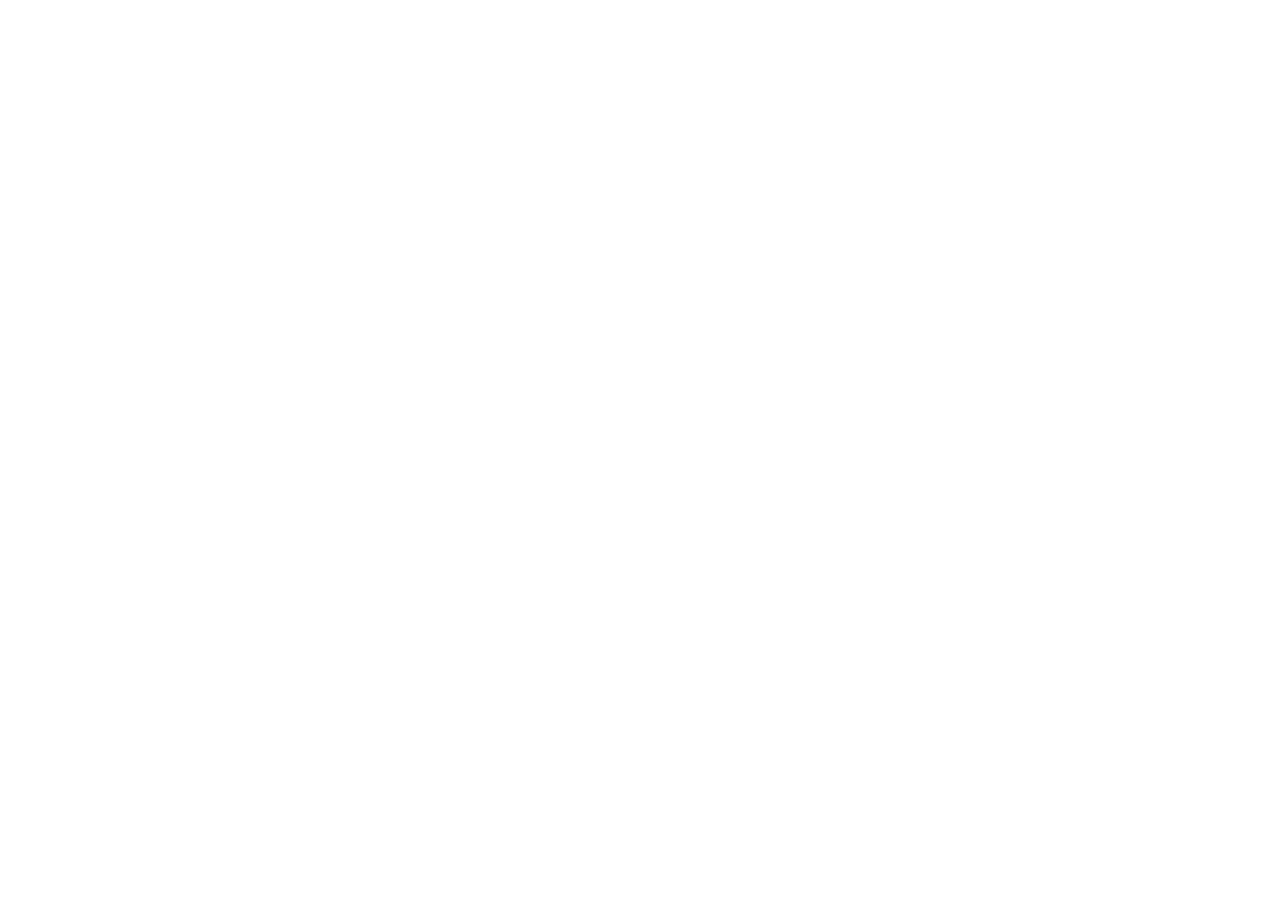
==== index.html @ 5b1a0db8 "initial commit" ====
<!DOCTYPE html>
<html lang="pt-br">
<head>
  <meta charset="UTF-8">
  <meta name="viewport" content="width=device-width, initial-scale=1.0">
  <meta name="description" content="Bicicletas elétricas de alta precisão e qualidade, feitas sob medida para o cliente. Explore o mundo na sua velocidade com a Bikcraft.">
  <title>Bikcraft - Bicicletas Elétricas</title>
  <link rel="stylesheet" href="./css/style.css">
</head>
<body>
  
</body>
</html>
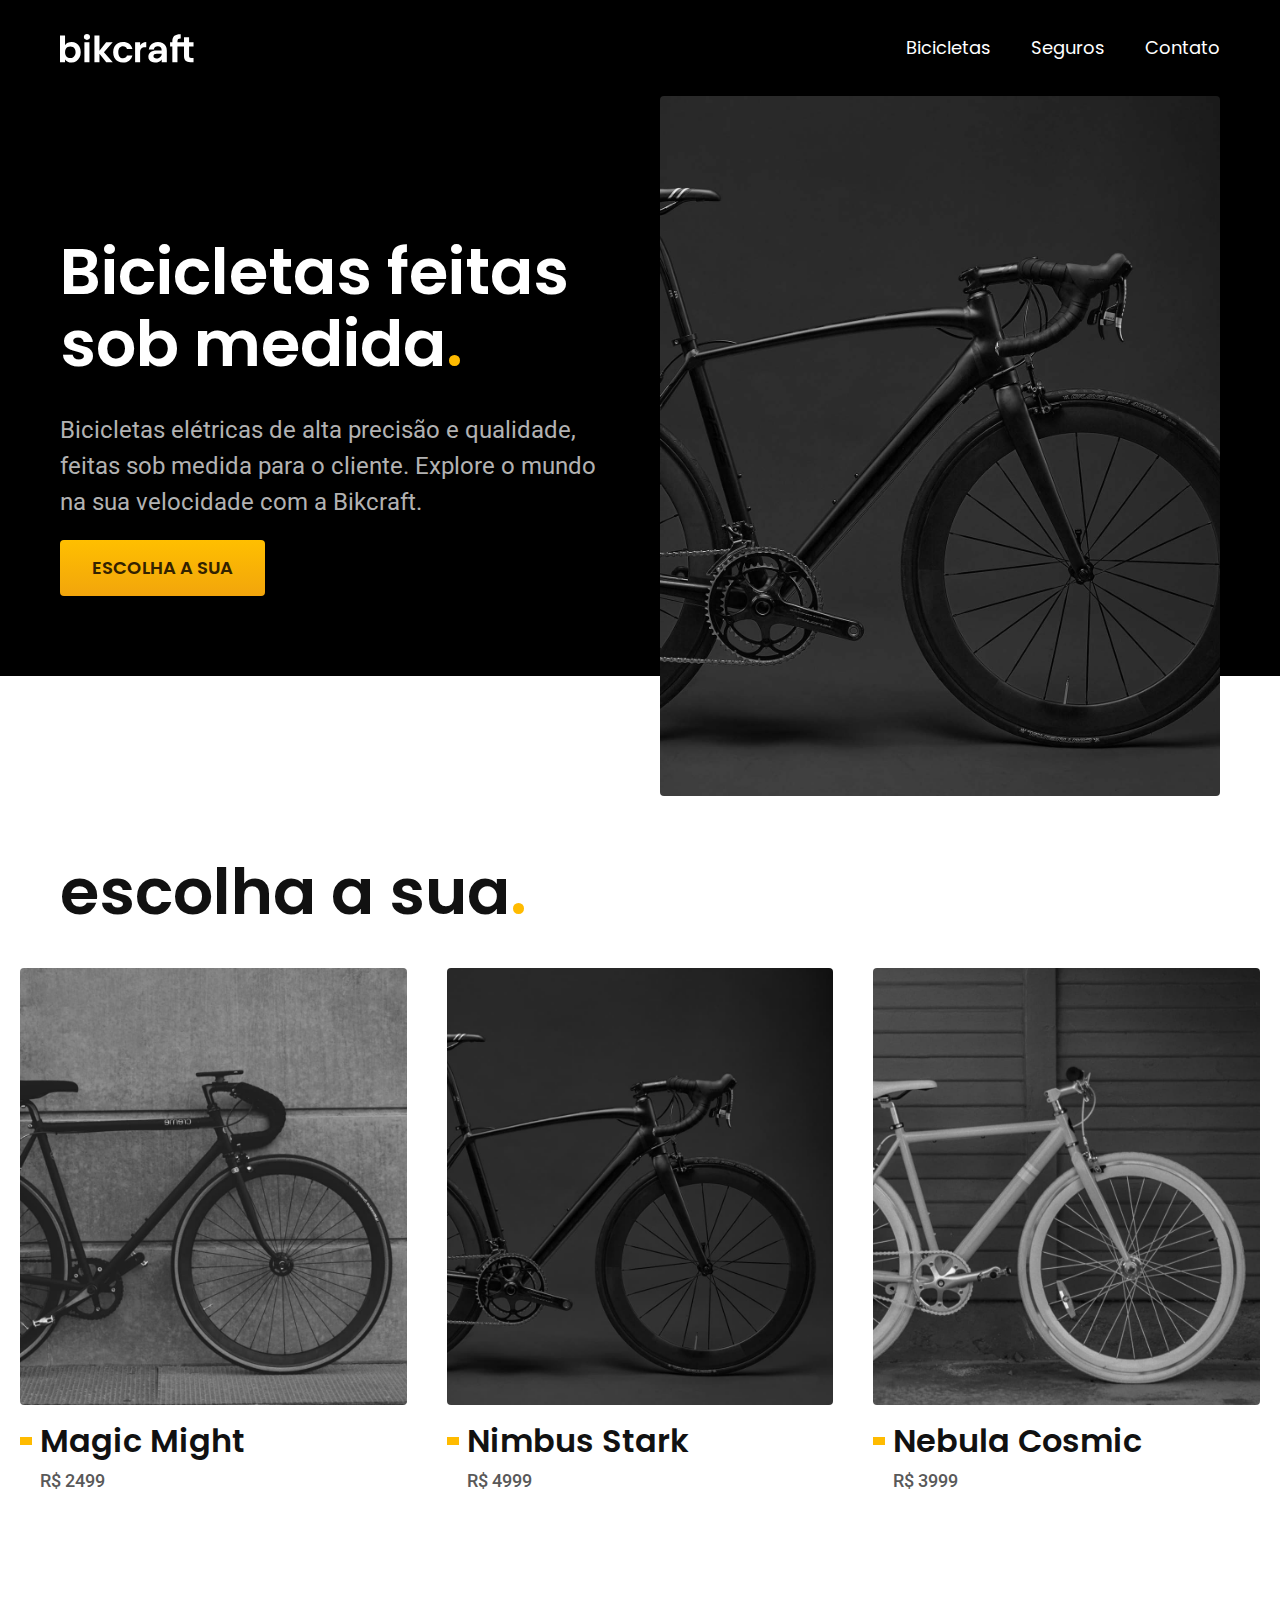
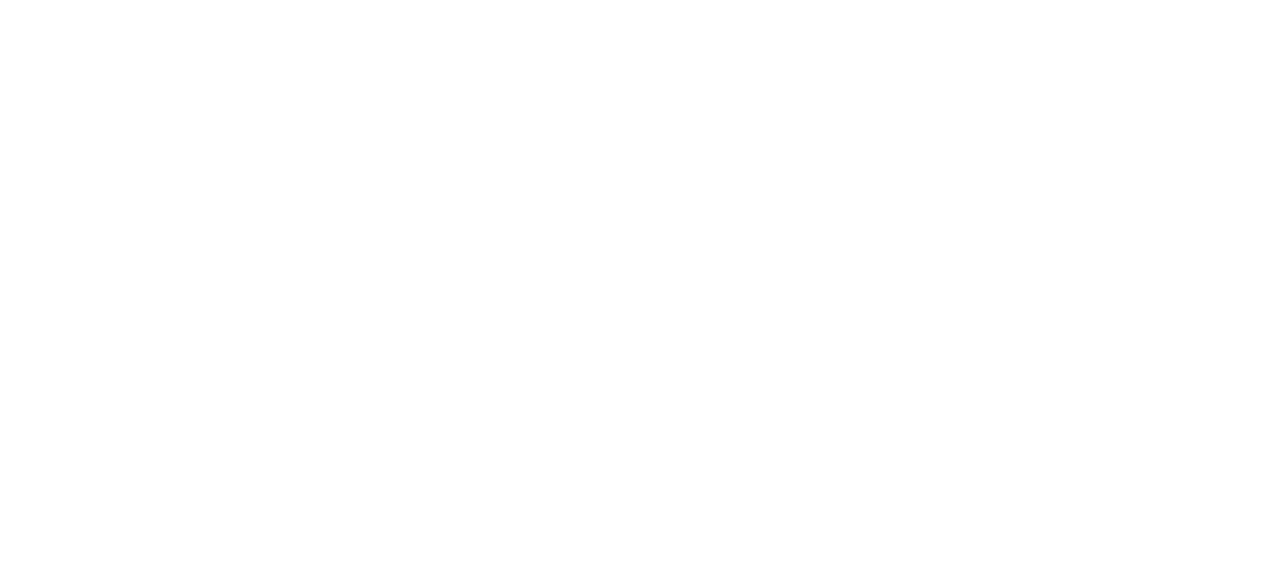
==== commit 5cf1aa39: "add header, intro and product list" ====
--- a/index.html
+++ b/index.html
@@ -1,13 +1,74 @@
-<!DOCTYPE html>
-<html lang="pt-br">
-<head>
-  <meta charset="UTF-8">
-  <meta name="viewport" content="width=device-width, initial-scale=1.0">
-  <meta name="description" content="Bicicletas elétricas de alta precisão e qualidade, feitas sob medida para o cliente. Explore o mundo na sua velocidade com a Bikcraft.">
-  <title>Bikcraft - Bicicletas Elétricas</title>
-  <link rel="stylesheet" href="./css/style.css">
-</head>
-<body>
-  
-</body>
+<!DOCTYPE html>
+<html lang="pt-br">
+
+<head>
+  <meta charset="UTF-8">
+  <meta name="viewport" content="width=device-width, initial-scale=1.0">
+  <meta name="description" content="Bicicletas elétricas de alta precisão e qualidade, feitas sob medida para o cliente. Explore o mundo na sua velocidade com a Bikcraft.">
+  <title>Bikcraft - Bicicletas Elétricas</title>
+  <link rel="stylesheet" href="./css/style.css">
+
+  <link rel="preconnect" href="https://fonts.googleapis.com">
+  <link rel="preconnect" href="https://fonts.gstatic.com" crossorigin>
+  <link href="https://fonts.googleapis.com/css2?family=Poppins:wght@400;600&family=Roboto:wght@400;@500&display=swap" rel="stylesheet">
+</head>
+
+<body>
+  <header class="header-bg">
+    <div class="header container">
+      <a href="./">
+        <img src="./img/bikcraft.svg" alt="Bikcraft">
+      </a>
+
+      <nav aria-label="primaria">
+        <ul class="header-menu font-1-m cor-0">
+          <li><a href="./bicicletas.html">Bicicletas</a></li>
+          <li><a href="./seguros.html">Seguros</a></li>
+          <li><a href="./contato.html">Contato</a></li>
+        </ul>
+      </nav>
+    </div>
+  </header>
+
+  <main class="introducao-bg">
+    <div class="introducao container">
+      <div class="introducao-conteudo">
+        <h1 class="font-1-xxl cor-0">Bicicletas feitas sob medida<span class="cor-p1">.</span></h1>
+        <p class="font-2-l cor-5">Bicicletas elétricas de alta precisão e qualidade, feitas sob medida para o cliente. Explore o mundo na sua velocidade com a Bikcraft.</p>
+        <a class="botao" href="./bicicletas.html">Escolha a sua</a>
+      </div>
+      <div>
+        <img src="./img/fotos/introducao.jpg" alt="Bicicleta elétrica preta">
+      </div>
+    </div>
+  </main>
+
+  <article class="bicicletas-lista">
+    <h2 class="container font-1-xxl">escolha a sua<span class="cor-p1">.</span></h2>
+    <ul>
+      <li>
+        <a href="./bicicletas/magic.html">
+          <img src="./img/bicicletas/magic-home.jpg" alt="Bicicleta preta">
+          <h3 class="font-1-xl">Magic Might</h3>
+          <span class="font-2-m cor-8">R$ 2499</span>
+        </a>
+      </li>
+      <li>
+        <a href="./bicicletas/nimbus.html">
+          <img src="./img/bicicletas/nimbus-home.jpg" alt="Bicicleta preta">
+          <h3 class="font-1-xl">Nimbus Stark</h3>
+          <span class="font-2-m cor-8">R$ 4999</span>
+        </a>
+      </li>
+      <li>
+        <a href="./bicicletas/nebula.html">
+          <img src="./img/bicicletas/nebula-home.jpg" alt="Bicicleta preta">
+          <h3 class="font-1-xl">Nebula Cosmic</h3>
+          <span class="font-2-m cor-8">R$ 3999</span>
+        </a>
+      </li>
+    </ul>
+  </article>
+</body>
+
 </html>--- a/css/style.css
+++ b/css/style.css
@@ -0,0 +1,7 @@
+@import "./global/global.css";
+@import "./utilidades/tipografia.css";
+@import "./utilidades/cores.css";
+@import "./global/header.css";
+@import "./utilidades/componentes.css";
+@import "./home/introducao.css";
+@import "./bicicletas/bicicletas-lista.css";
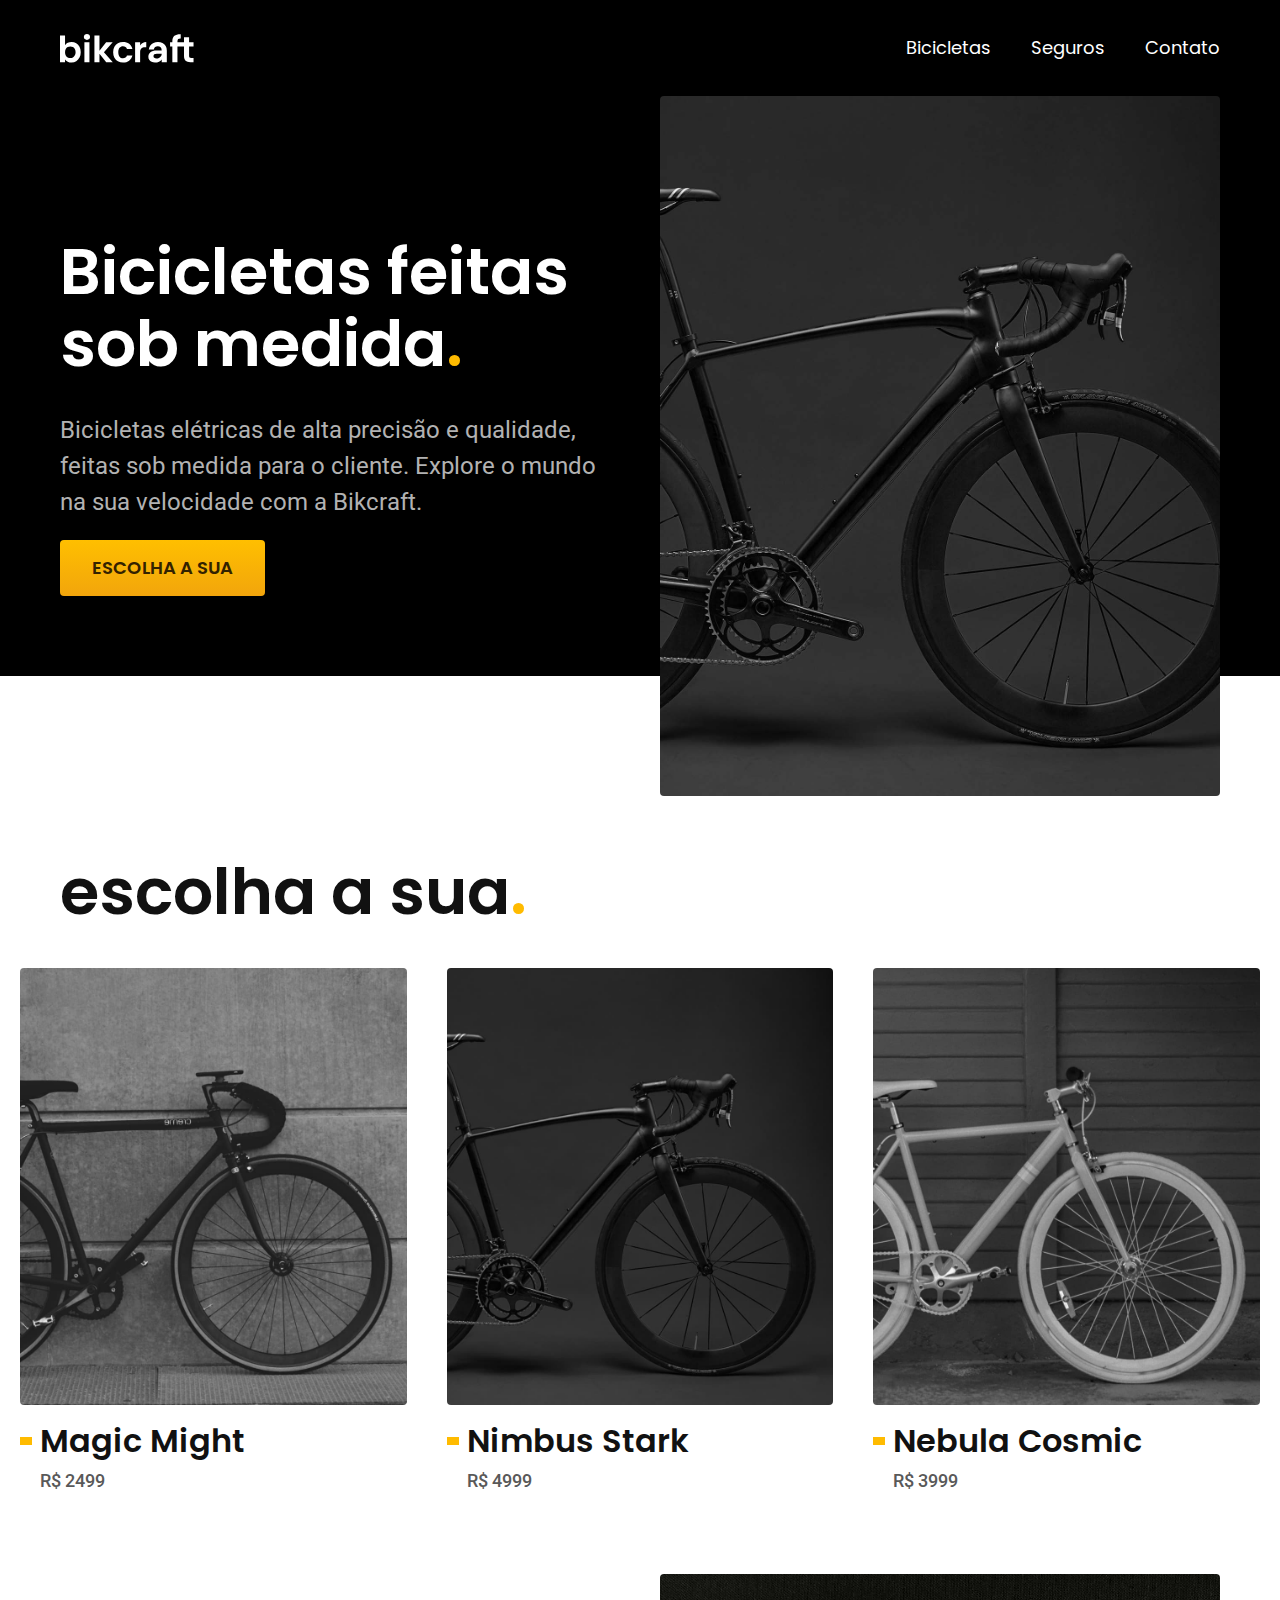
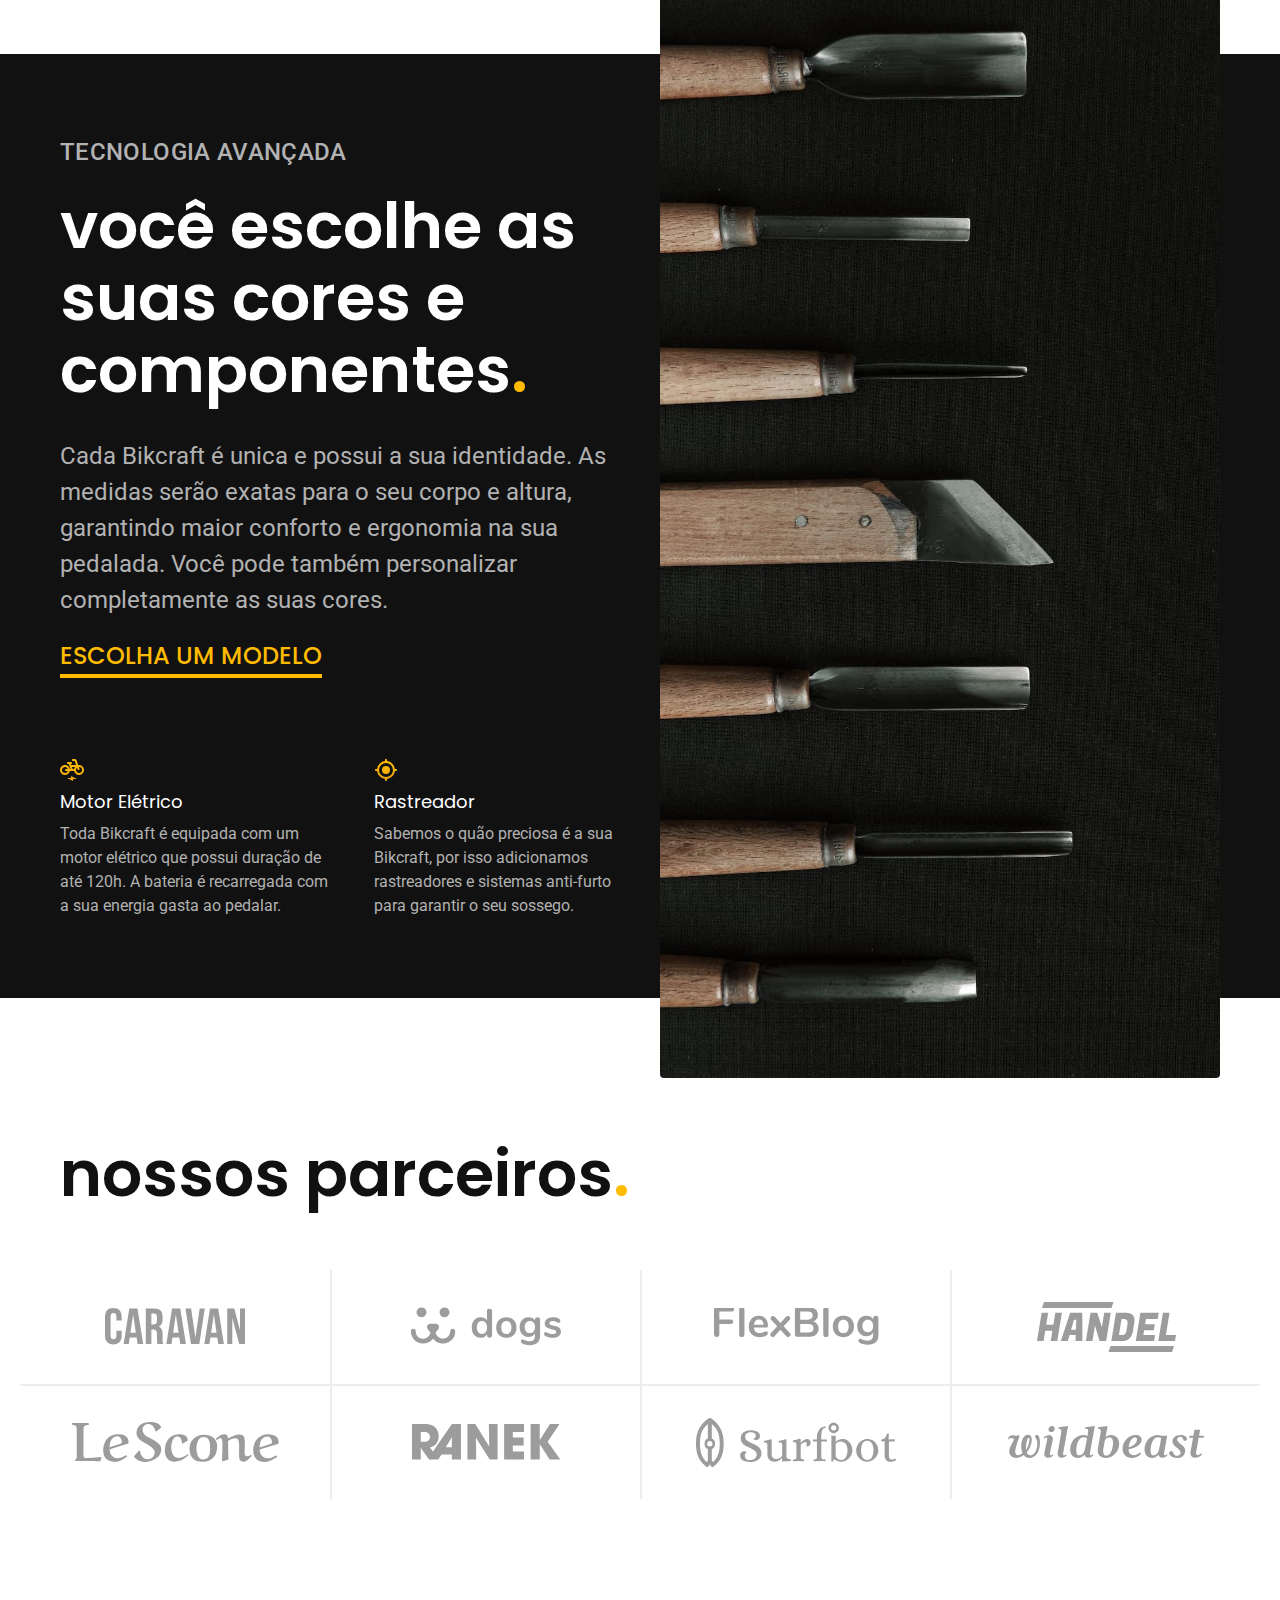
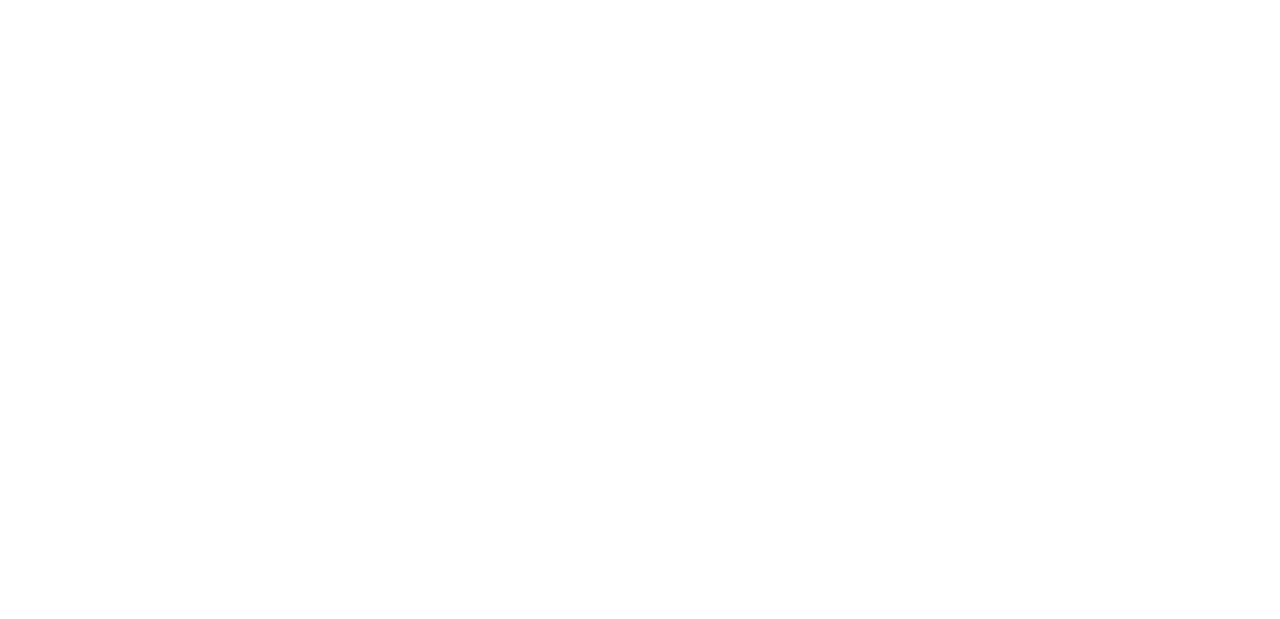
==== commit 2e43f1f7: "add technology article and partners section" ====
--- a/index.html
+++ b/index.html
@@ -69,6 +69,45 @@
       </li>
     </ul>
   </article>
+  <article class="tecnologia-bg">
+    <div class="tecnologia container">
+      <div class="tecnologia-conteudo">
+        <span class="font-2-l-b cor-5">Tecnologia Avançada</span>
+        <h2 class="font-1-xxl cor-0">você escolhe as suas cores e componentes<span class="cor-p1">.</span></h2>
+        <p class="font-2-l cor-5">Cada Bikcraft é unica e possui a sua identidade. As medidas serão exatas para o seu corpo e altura, garantindo maior conforto e ergonomia na sua pedalada. Você pode também personalizar completamente as suas cores.</p>
+        <a class="link" href="./bicicletas.html">Escolha um modelo</a>
+        <div class="tecnologia-vantagens">
+          <div>
+            <img src="./img/icones/eletrica.svg" alt="">
+            <h3 class="font-1-m cor-0">Motor Elétrico</h3>
+            <p class="font-2-s cor-5">Toda Bikcraft é equipada com um motor elétrico que possui duração de até 120h. A bateria é recarregada com a sua energia gasta ao pedalar.</p>
+          </div>
+          <div>
+            <img src="./img/icones/rastreador.svg" alt="">
+            <h3 class="font-1-m cor-0">Rastreador</h3>
+            <p class="font-2-s cor-5">Sabemos o quão preciosa é a sua Bikcraft, por isso adicionamos rastreadores e sistemas anti-furto para garantir o seu sossego.</p>
+          </div>
+        </div>
+      </div>
+      <div class="tecnologia-imagem">
+        <img src="./img/fotos/tecnologia.jpg" alt="">
+      </div>
+    </div>
+  </article>
+
+  <section class="parceiros" aria-label="Nossos Parceiros">
+    <h2 class="container font-1-xxl">nossos parceiros<span class="cor-p1">.</span></h2>
+    <ul>
+      <li><img src="./img/parceiros/caravan.svg" alt="caravan"></li>      <li><img src="./img/parceiros/dogs.svg" alt="dogs"></li>
+      <li><img src="./img/parceiros/flexblog.svg" alt="flexblog"></li>
+      <li><img src="./img/parceiros/handel.svg" alt="handel"></li>
+      <li><img src="./img/parceiros/lescone.svg" alt="lescone"></li>
+      <li><img src="./img/parceiros/ranek.svg" alt="ranek"></li>
+      <li><img src="./img/parceiros/surfbot.svg" alt="surfbot"></li>
+      <li><img src="./img/parceiros/wildbeast.svg" alt="wildbeast"></li>
+
+    </ul>
+  </section>
 </body>
 
 </html>--- a/css/style.css
+++ b/css/style.css
@@ -5,3 +5,5 @@
 @import "./utilidades/componentes.css";
 @import "./home/introducao.css";
 @import "./bicicletas/bicicletas-lista.css";
+@import "./home/tecnologia.css";
+@import "./home/parceiros.css";
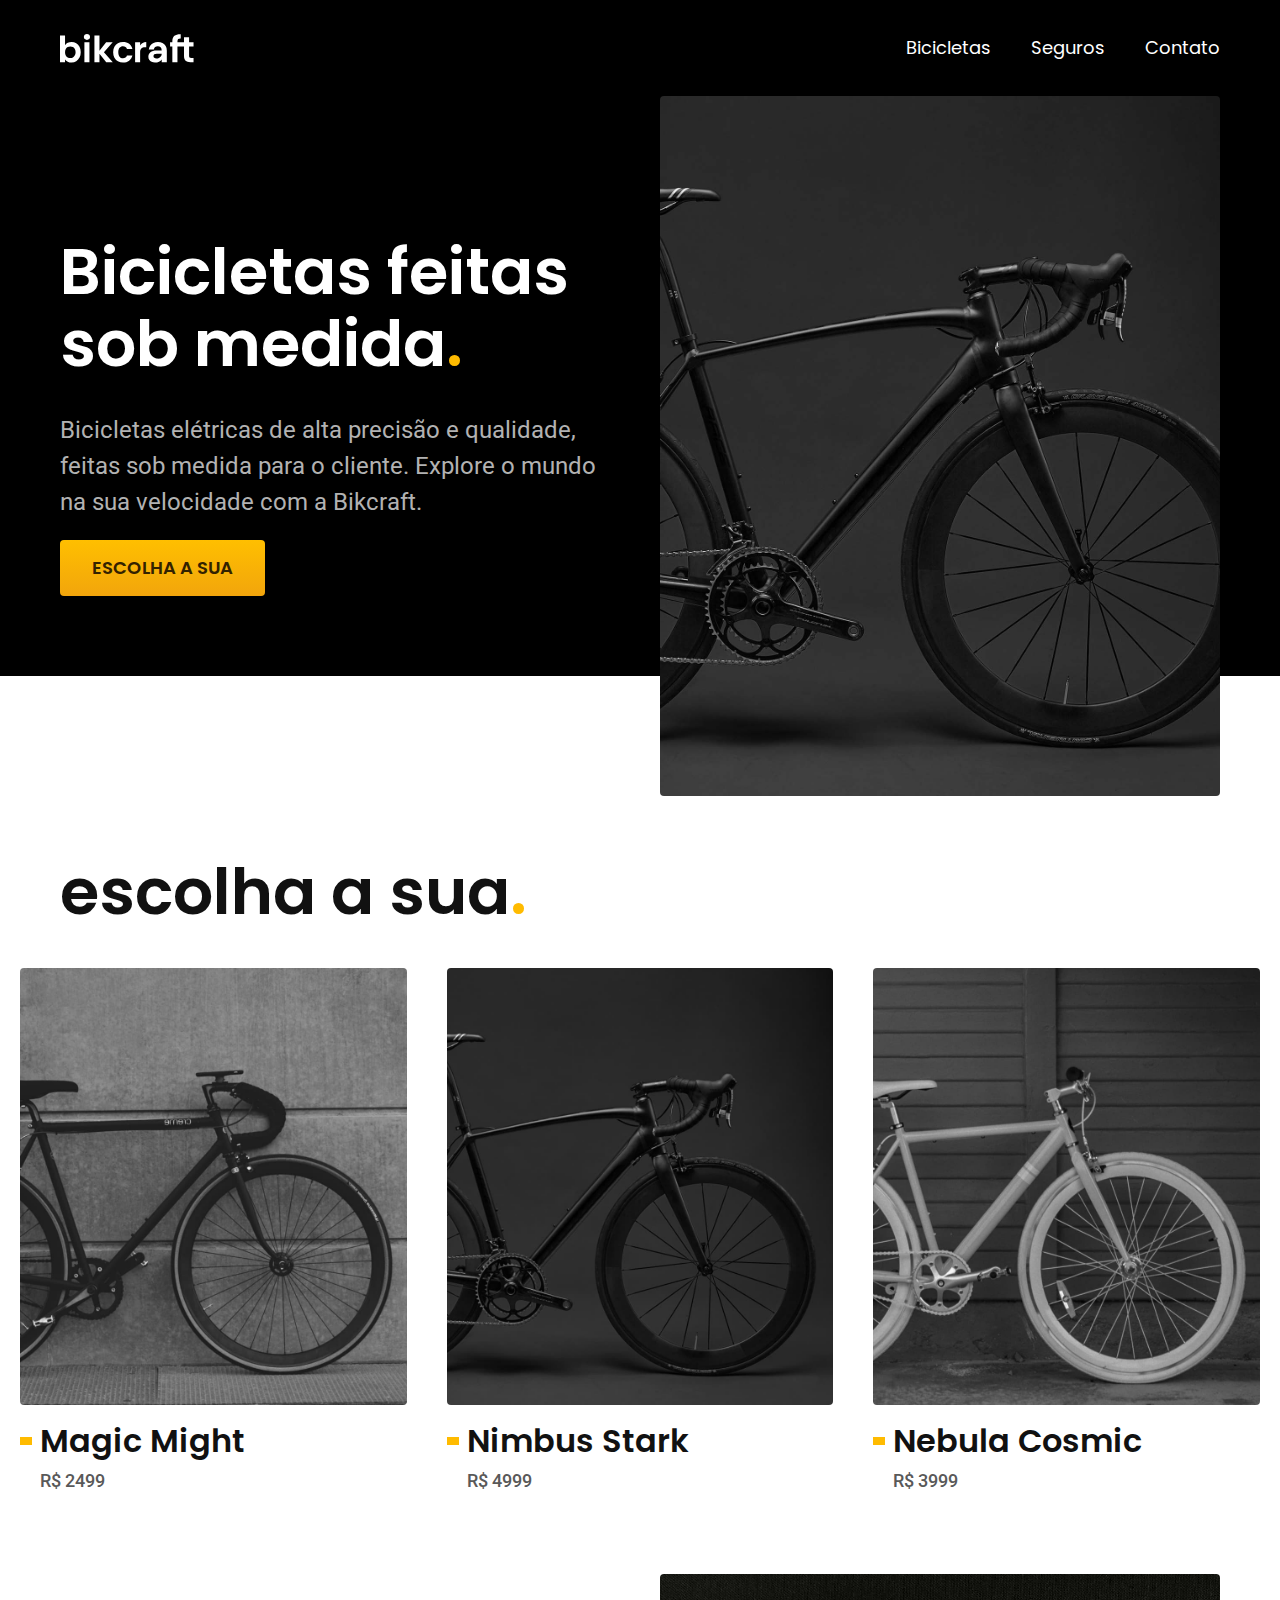
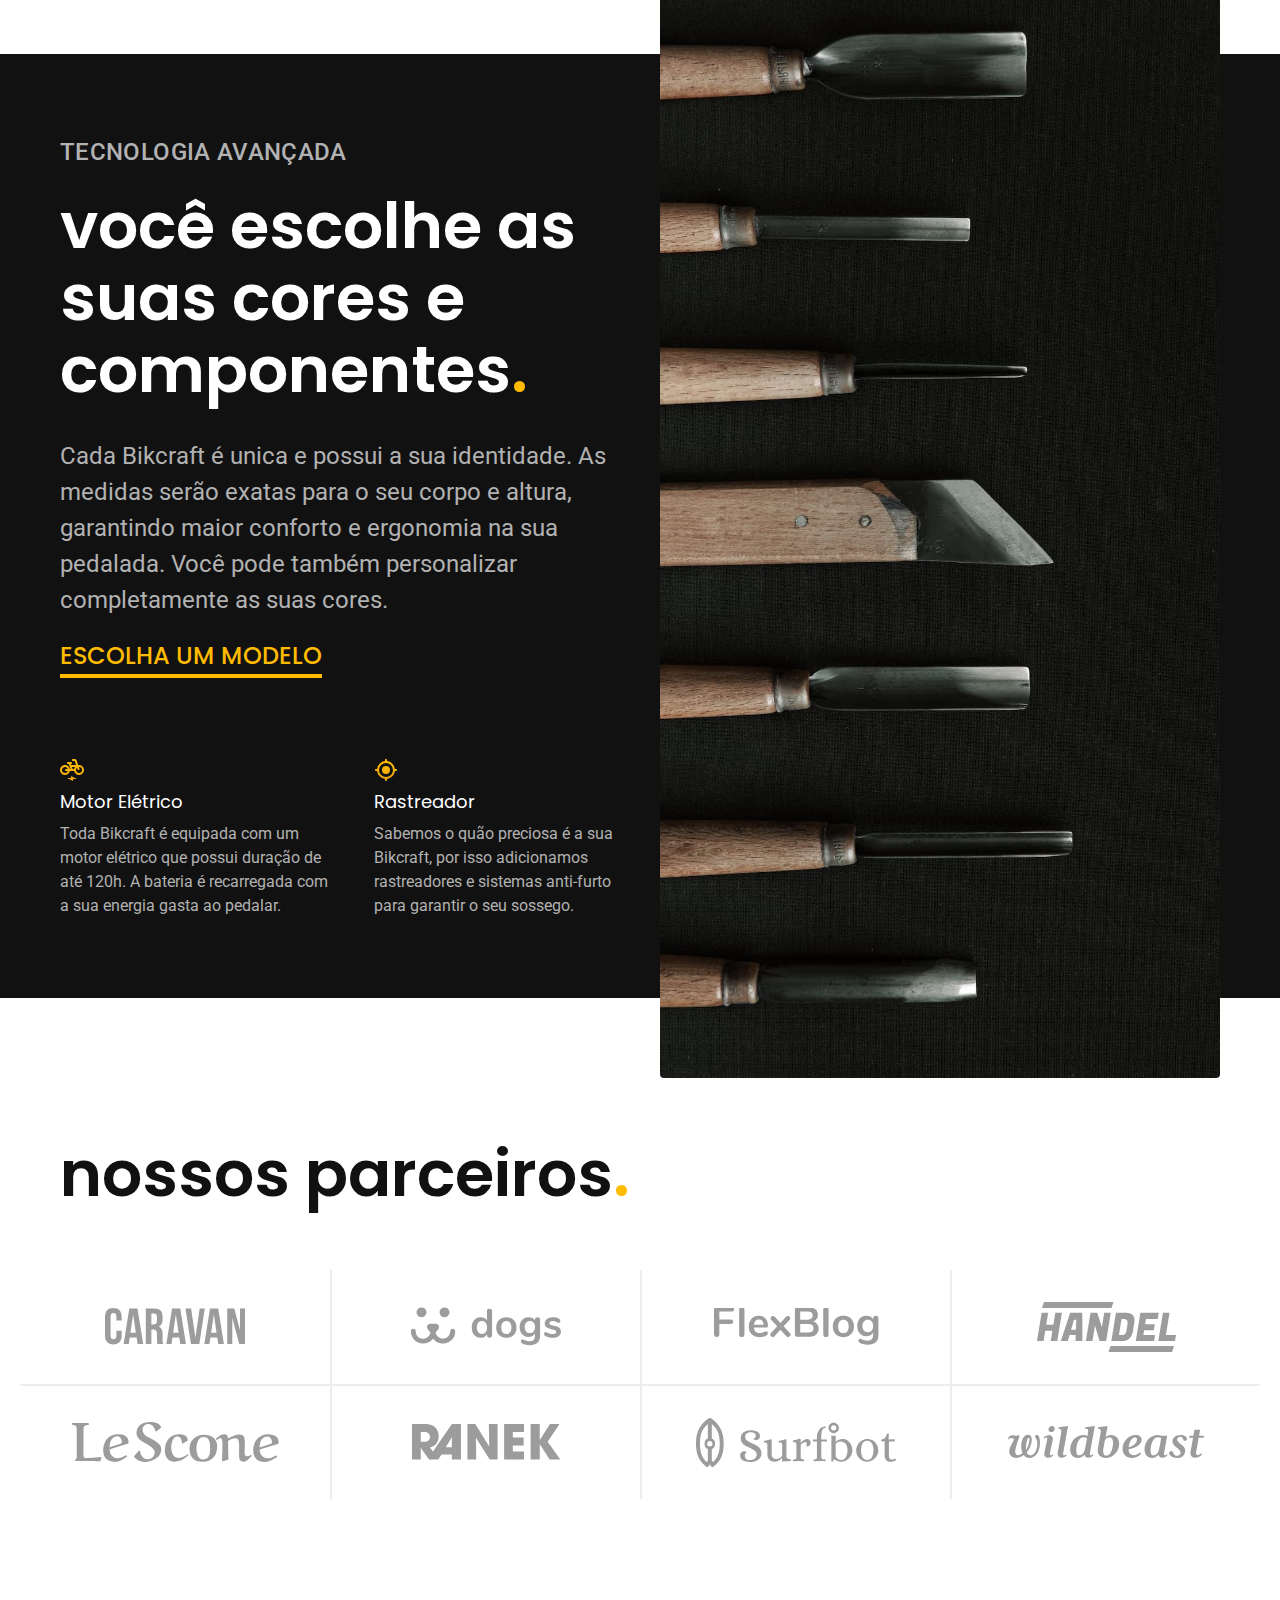
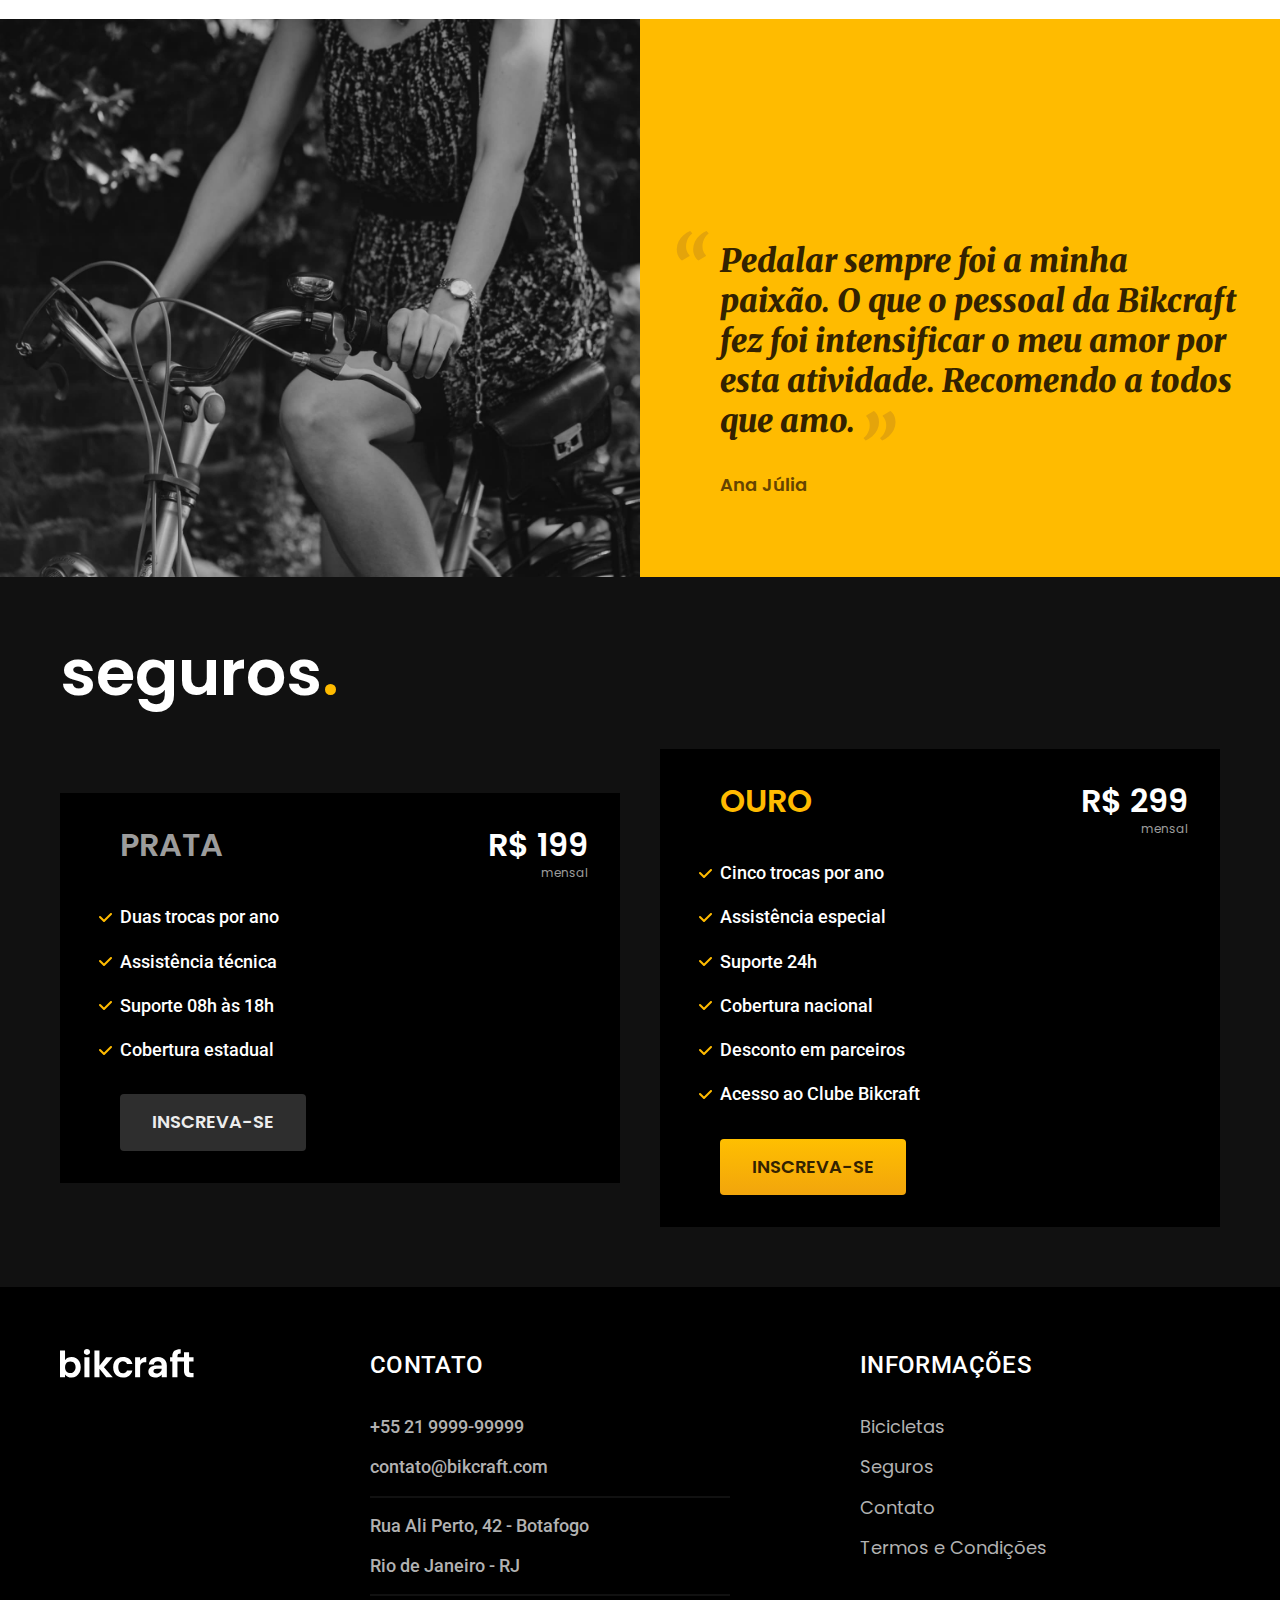
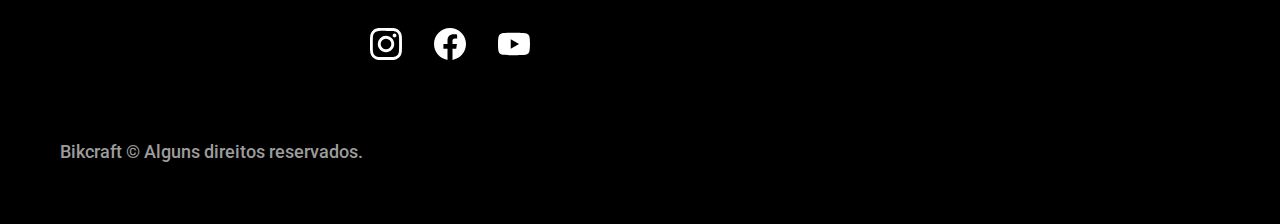
==== commit 56b9e791: "add customer review, insurance plans and footer" ====
--- a/index.html
+++ b/index.html
@@ -10,7 +10,7 @@
 
   <link rel="preconnect" href="https://fonts.googleapis.com">
   <link rel="preconnect" href="https://fonts.gstatic.com" crossorigin>
-  <link href="https://fonts.googleapis.com/css2?family=Poppins:wght@400;600&family=Roboto:wght@400;@500&display=swap" rel="stylesheet">
+  <link href="https://fonts.googleapis.com/css2?family=Merriweather:ital,wght@1,900&family=Poppins:wght@400;600&family=Roboto:wght@400;@500&display=swap" rel="stylesheet">
 </head>
 
 <body>
@@ -98,16 +98,98 @@
   <section class="parceiros" aria-label="Nossos Parceiros">
     <h2 class="container font-1-xxl">nossos parceiros<span class="cor-p1">.</span></h2>
     <ul>
-      <li><img src="./img/parceiros/caravan.svg" alt="caravan"></li>      <li><img src="./img/parceiros/dogs.svg" alt="dogs"></li>
+      <li><img src="./img/parceiros/caravan.svg" alt="caravan"></li>
+      <li><img src="./img/parceiros/dogs.svg" alt="dogs"></li>
       <li><img src="./img/parceiros/flexblog.svg" alt="flexblog"></li>
       <li><img src="./img/parceiros/handel.svg" alt="handel"></li>
       <li><img src="./img/parceiros/lescone.svg" alt="lescone"></li>
       <li><img src="./img/parceiros/ranek.svg" alt="ranek"></li>
       <li><img src="./img/parceiros/surfbot.svg" alt="surfbot"></li>
       <li><img src="./img/parceiros/wildbeast.svg" alt="wildbeast"></li>
-
     </ul>
   </section>
+
+  <section class="depoimento" aria-label="Depoimentos">
+    <div>
+      <img src="./img/fotos/depoimento.jpg" alt="Pessoa pedalando uma bicicleta Bikcraft">
+    </div>
+    <div class="depoimento-conteudo">
+      <blockquote class="font-1-xl cor-p5">
+        <p>Pedalar sempre foi a minha paixão. O que o pessoal da Bikcraft fez foi intensificar o meu amor por esta atividade. Recomendo a todos que amo.</p>
+      </blockquote>
+      <span class="font-1-m-b cor-p4">Ana Júlia</span>
+    </div>
+  </section>
+
+  <article class="seguros-bg">
+    <div class="seguros container">
+      <h2 class="font-1-xxl cor-0">seguros<span class="cor-p1">.</span></h2>
+
+      <div class="seguros-item">
+        <h3 class="font-1-xl cor-6">PRATA</h3>
+        <span class="font-1-xl cor-0">R$ 199 <span class="font-1-xs cor-6">mensal</span></span>
+        <ul class="font-2-m cor-0">
+          <li>Duas trocas por ano</li>
+          <li>Assistência técnica</li>
+          <li>Suporte 08h às 18h</li>
+          <li>Cobertura estadual</li>
+        </ul>
+        <a class="botao secundario" href="./orcamento.html">Inscreva-se</a>
+      </div>
+
+      <div class="seguros-item">
+        <h3 class="font-1-xl cor-p1">OURO</h3>
+        <span class="font-1-xl cor-0">R$ 299 <span class="font-1-xs cor-6">mensal</span></span>
+        <ul class="font-2-m cor-0">
+          <li>Cinco trocas por ano</li>
+          <li>Assistência especial</li>
+          <li>Suporte 24h</li>
+          <li>Cobertura nacional</li>
+          <li>Desconto em parceiros</li>
+          <li>Acesso ao Clube Bikcraft</li>
+        </ul>
+        <a class="botao" href="./orcamento.html">Inscreva-se</a>
+      </div>
+    </div>
+  </article>
+
+  <footer class="footer-bg">
+    <div class="footer container">
+      <img src="./img/bikcraft.svg" alt="bikcraft">
+      <div class="footer-contato">
+        <h3 class="font-2-l-b cor-0">Contato</h3>
+        <ul class="font-2-m cor-5">
+          <li><a href="tel:+5521999999999">+55 21 9999-99999</a></li>
+          <li><a href="mailto:contato@bikcraft.com">contato@bikcraft.com</a></li>
+          <li>Rua Ali Perto, 42 - Botafogo</li>
+          <li>Rio de Janeiro - RJ</li>
+        </ul>
+        <div class="footer-redes">
+          <a href="./">
+            <img src="./img/redes/instagram.svg" alt="Instagram">
+          </a>
+          <a href="./">
+            <img src="./img/redes/facebook.svg" alt="Facebook">
+          </a>
+          <a href="./">
+            <img src="./img/redes/youtube.svg" alt="YouTube">
+          </a>
+        </div>
+      </div>
+      <div class="footer-informacoes">
+        <h3 class="font-2-l-b cor-0">Informações</h3>
+        <nav>
+          <ul class="font-1-m cor-5">
+            <li><a href="./bicicletas.html">Bicicletas</a></li>
+            <li><a href="./seguros.html">Seguros</a></li>
+            <li><a href="./contato.html">Contato</a></li>
+            <li><a href="./termos.html">Termos e Condições</a></li>
+          </ul>
+        </nav>
+      </div>
+      <p class="footer-copy font-2-m cor-6">Bikcraft © Alguns direitos reservados.</p>
+    </div>
+  </footer>
 </body>
 
 </html>--- a/css/style.css
+++ b/css/style.css
@@ -1,9 +1,21 @@
 @import "./global/global.css";
 @import "./utilidades/tipografia.css";
 @import "./utilidades/cores.css";
+
 @import "./global/header.css";
+@import "./global/footer.css";
+
+/* Utilidades */
 @import "./utilidades/componentes.css";
+
+/* Home */
 @import "./home/introducao.css";
-@import "./bicicletas/bicicletas-lista.css";
 @import "./home/tecnologia.css";
 @import "./home/parceiros.css";
+@import "./home/depoimento.css";
+
+/* Bicicletas */
+@import "./bicicletas/bicicletas-lista.css";
+
+/* Seguros */
+@import "./seguros/seguros.css";
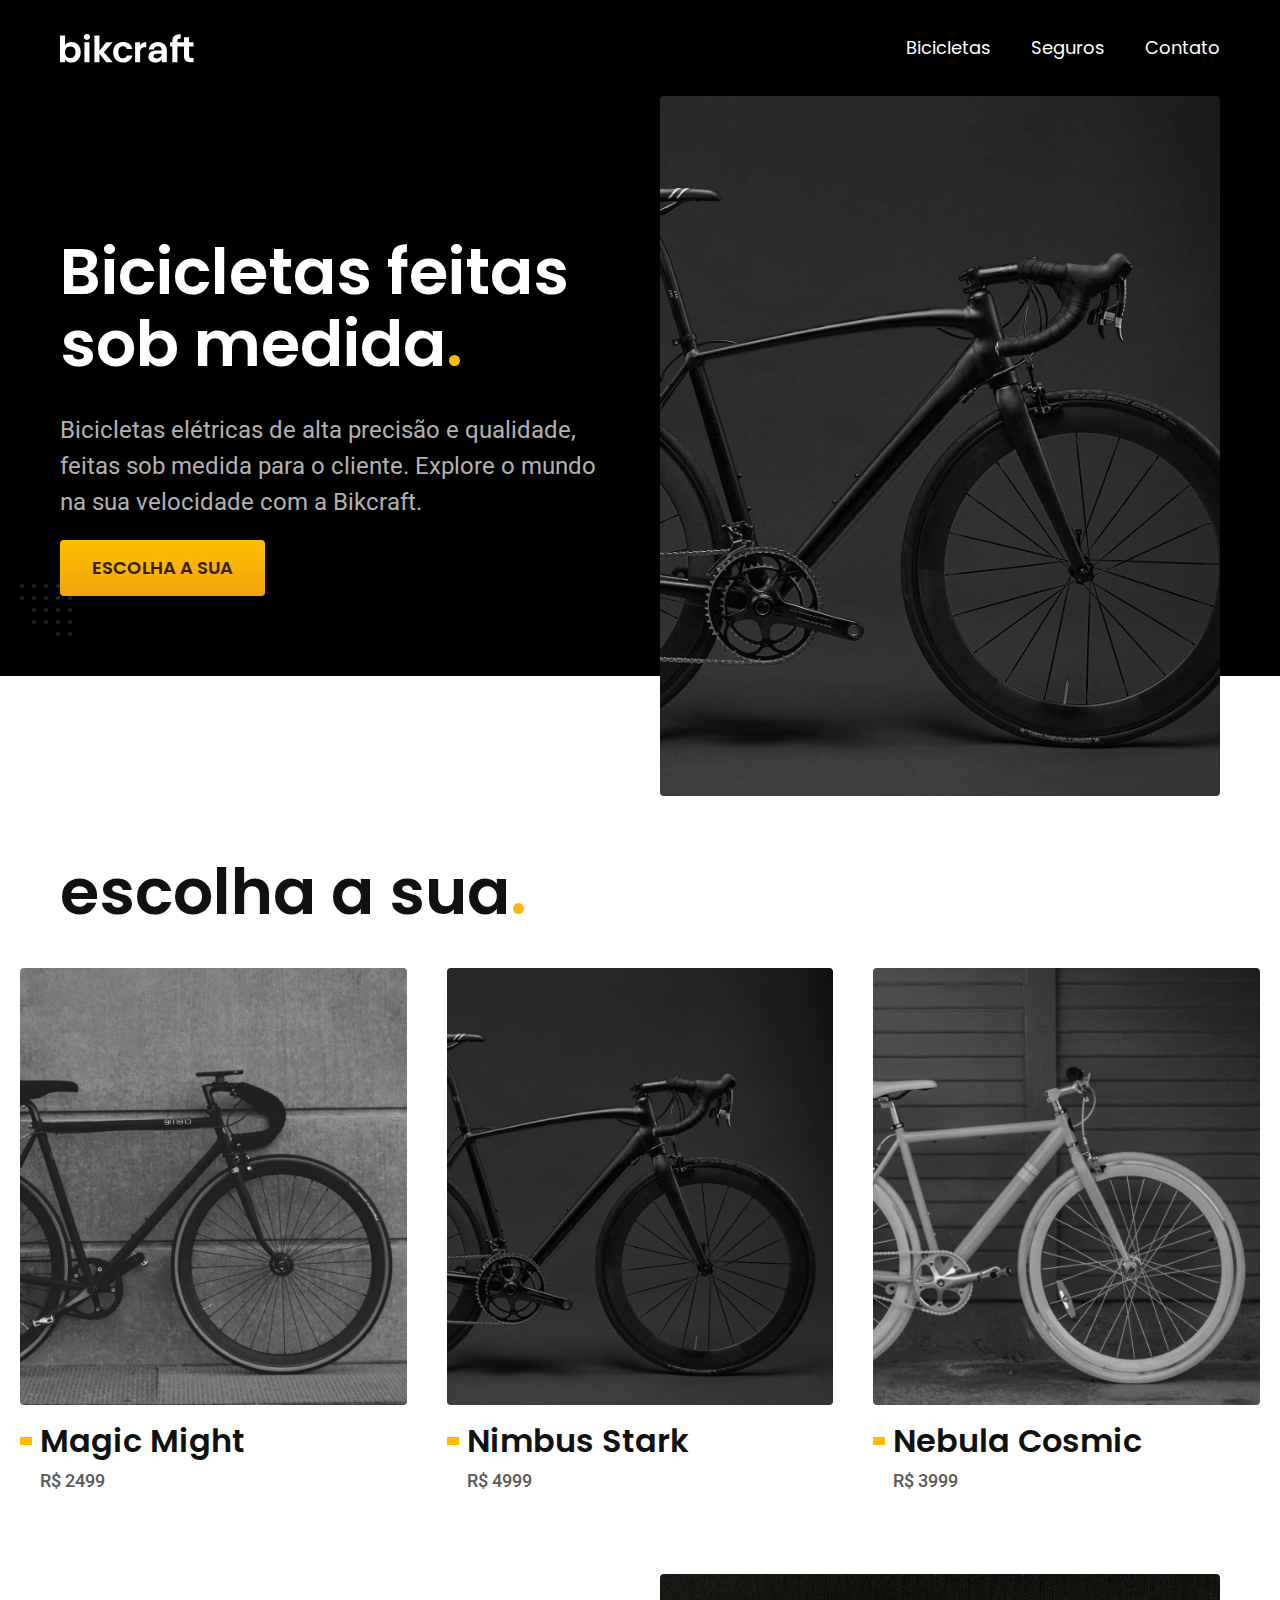
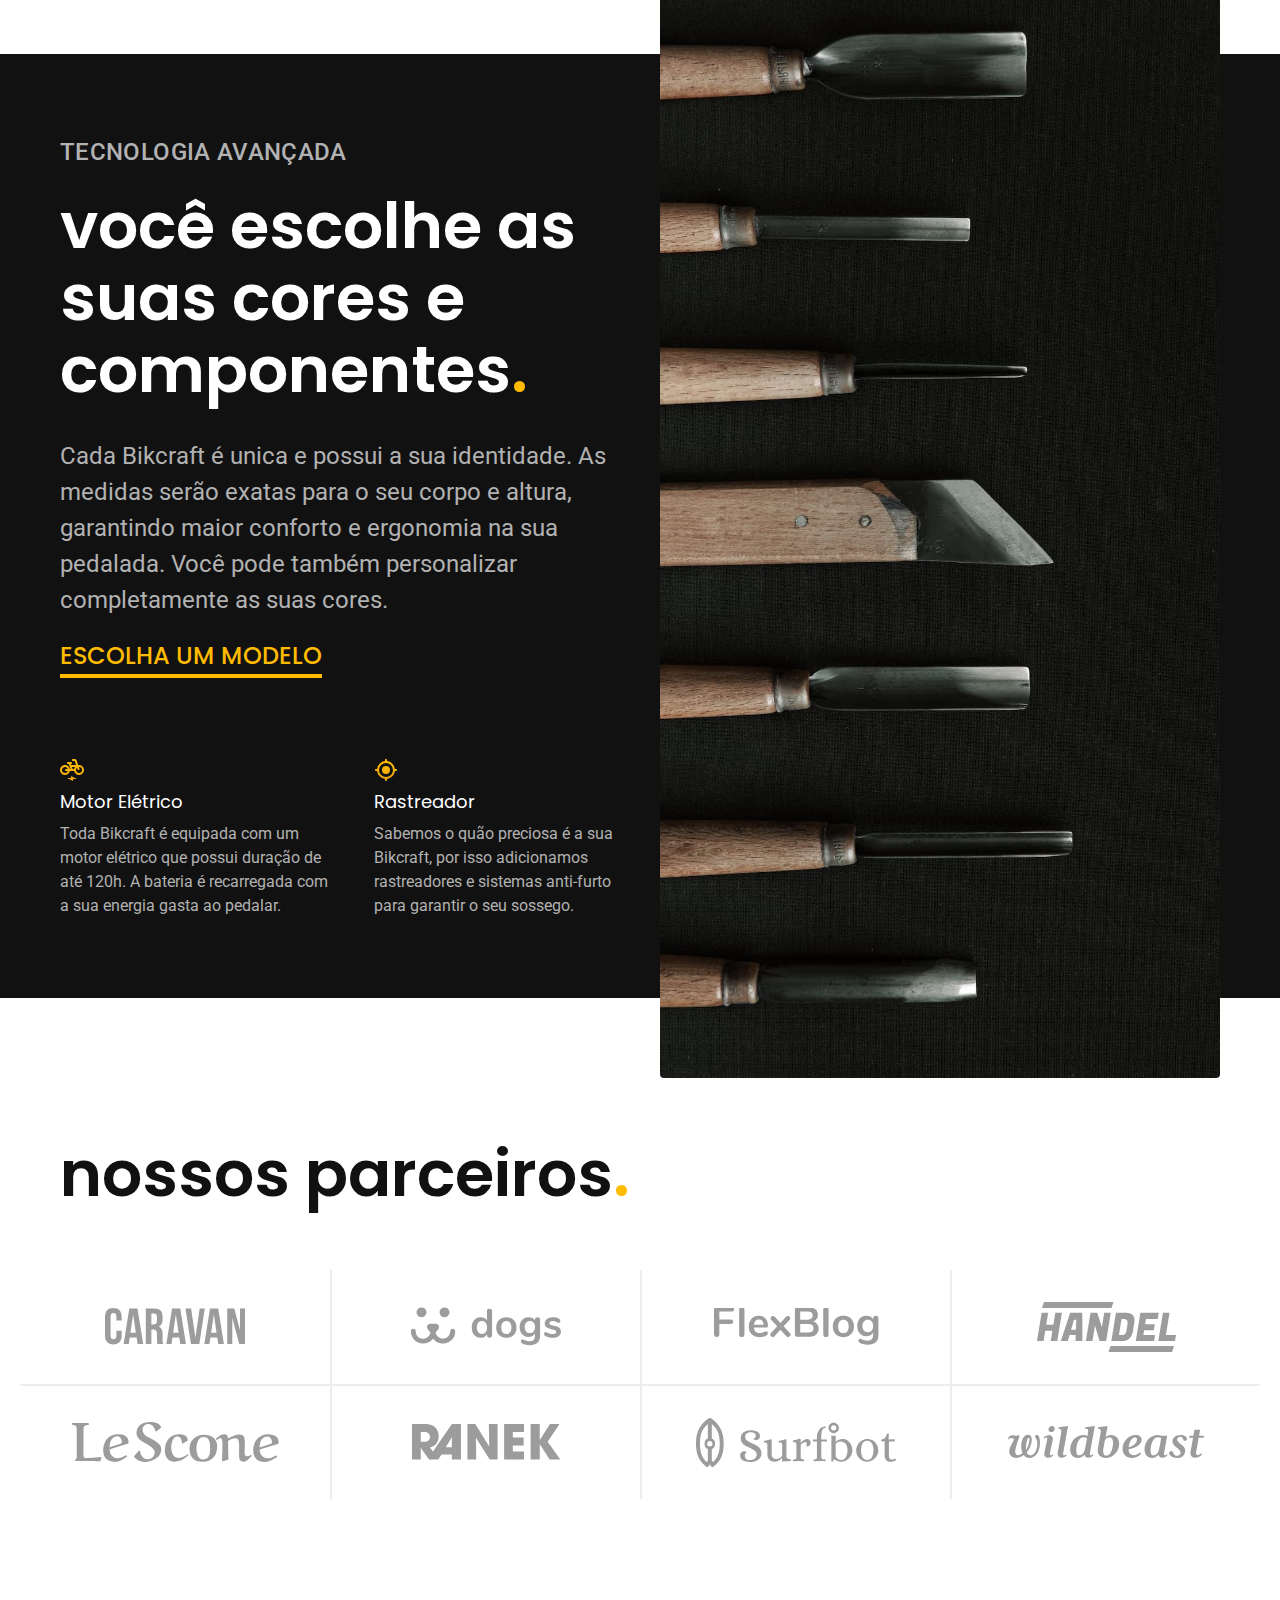
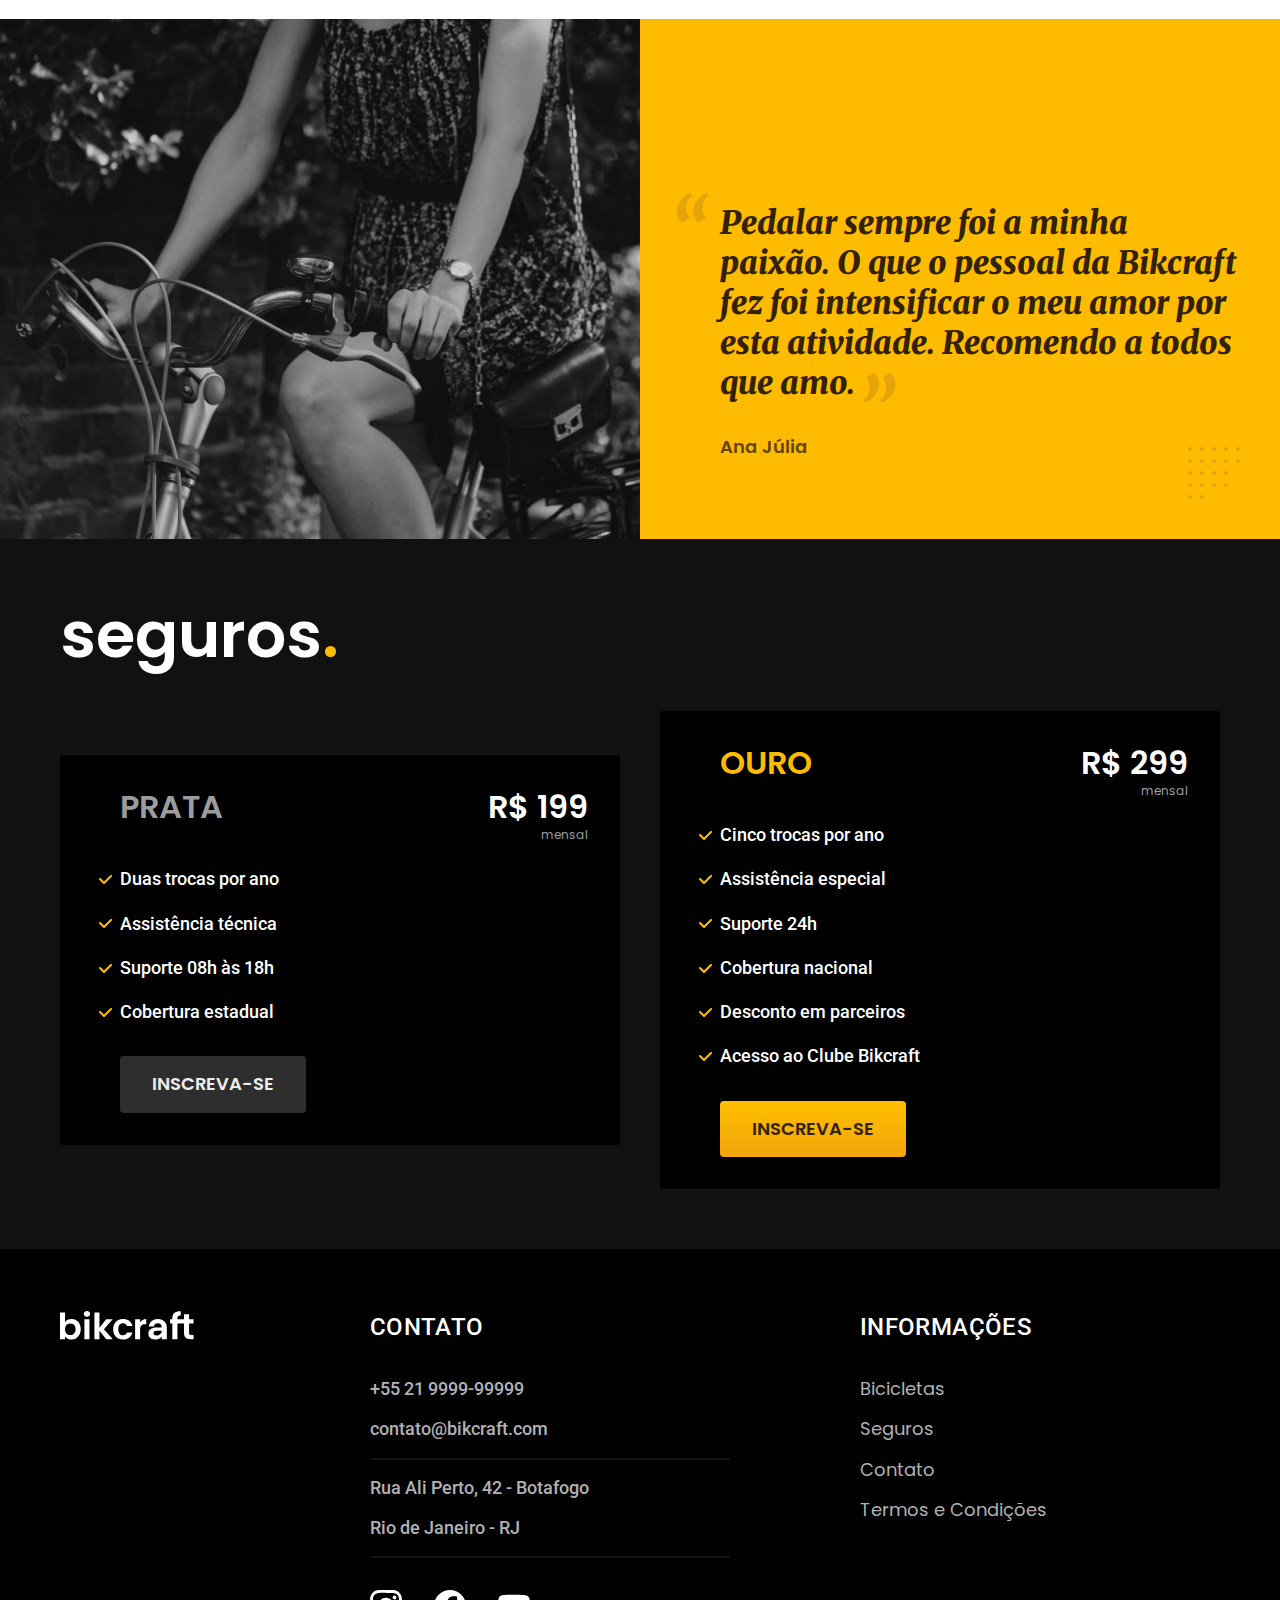
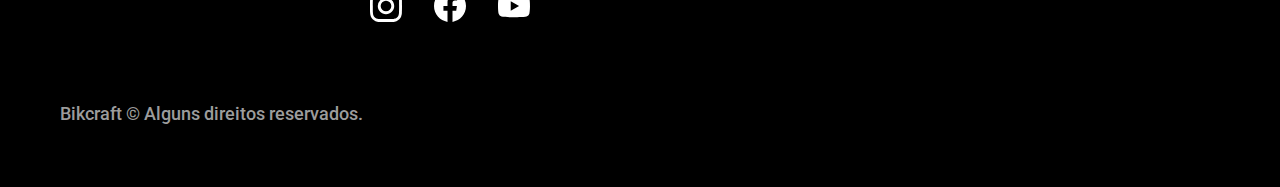
==== commit c5869f3e: "add forms to quote page and SVG assets site-wide" ====
--- a/index.html
+++ b/index.html
@@ -6,6 +6,7 @@
   <meta name="viewport" content="width=device-width, initial-scale=1.0">
   <meta name="description" content="Bicicletas elétricas de alta precisão e qualidade, feitas sob medida para o cliente. Explore o mundo na sua velocidade com a Bikcraft.">
   <title>Bikcraft - Bicicletas Elétricas</title>
+  <link rel="preload" href="./css/style.css" as="style">
   <link rel="stylesheet" href="./css/style.css">
 
   <link rel="preconnect" href="https://fonts.googleapis.com">
@@ -17,7 +18,7 @@
   <header class="header-bg">
     <div class="header container">
       <a href="./">
-        <img src="./img/bikcraft.svg" alt="Bikcraft">
+        <img src="./img/bikcraft.svg" width="136" height="32" alt="Bikcraft">
       </a>
 
       <nav aria-label="primaria">
@@ -37,9 +38,10 @@
         <p class="font-2-l cor-5">Bicicletas elétricas de alta precisão e qualidade, feitas sob medida para o cliente. Explore o mundo na sua velocidade com a Bikcraft.</p>
         <a class="botao" href="./bicicletas.html">Escolha a sua</a>
       </div>
-      <div>
-        <img src="./img/fotos/introducao.jpg" alt="Bicicleta elétrica preta">
-      </div>
+      <picture>
+        <source media="(max-width: 800px)" srcset="./img/bicicletas/nimbus.jpg">
+        <img src="./img/fotos/introducao.jpg" width="1280" height="1600" alt="Bicicleta elétrica preta">
+      </picture>
     </div>
   </main>
 
@@ -48,21 +50,21 @@
     <ul>
       <li>
         <a href="./bicicletas/magic.html">
-          <img src="./img/bicicletas/magic-home.jpg" alt="Bicicleta preta">
+          <img src="./img/bicicletas/magic-home.jpg" width="920" height="1040" alt="Bicicleta preta">
           <h3 class="font-1-xl">Magic Might</h3>
           <span class="font-2-m cor-8">R$ 2499</span>
         </a>
       </li>
       <li>
         <a href="./bicicletas/nimbus.html">
-          <img src="./img/bicicletas/nimbus-home.jpg" alt="Bicicleta preta">
+          <img src="./img/bicicletas/nimbus-home.jpg" width="920" height="1040" alt="Bicicleta preta">
           <h3 class="font-1-xl">Nimbus Stark</h3>
           <span class="font-2-m cor-8">R$ 4999</span>
         </a>
       </li>
       <li>
         <a href="./bicicletas/nebula.html">
-          <img src="./img/bicicletas/nebula-home.jpg" alt="Bicicleta preta">
+          <img src="./img/bicicletas/nebula-home.jpg" width="920" height="1040" alt="Bicicleta preta">
           <h3 class="font-1-xl">Nebula Cosmic</h3>
           <span class="font-2-m cor-8">R$ 3999</span>
         </a>
@@ -78,19 +80,19 @@
         <a class="link" href="./bicicletas.html">Escolha um modelo</a>
         <div class="tecnologia-vantagens">
           <div>
-            <img src="./img/icones/eletrica.svg" alt="">
+            <img src="./img/icones/eletrica.svg" width="24" height="24" alt="">
             <h3 class="font-1-m cor-0">Motor Elétrico</h3>
             <p class="font-2-s cor-5">Toda Bikcraft é equipada com um motor elétrico que possui duração de até 120h. A bateria é recarregada com a sua energia gasta ao pedalar.</p>
           </div>
           <div>
-            <img src="./img/icones/rastreador.svg" alt="">
+            <img src="./img/icones/rastreador.svg" width="24" height="24" alt="">
             <h3 class="font-1-m cor-0">Rastreador</h3>
             <p class="font-2-s cor-5">Sabemos o quão preciosa é a sua Bikcraft, por isso adicionamos rastreadores e sistemas anti-furto para garantir o seu sossego.</p>
           </div>
         </div>
       </div>
       <div class="tecnologia-imagem">
-        <img src="./img/fotos/tecnologia.jpg" alt="">
+        <img src="./img/fotos/tecnologia.jpg" width="1200" height="1920" alt="">
       </div>
     </div>
   </article>
@@ -98,20 +100,20 @@
   <section class="parceiros" aria-label="Nossos Parceiros">
     <h2 class="container font-1-xxl">nossos parceiros<span class="cor-p1">.</span></h2>
     <ul>
-      <li><img src="./img/parceiros/caravan.svg" alt="caravan"></li>
-      <li><img src="./img/parceiros/dogs.svg" alt="dogs"></li>
-      <li><img src="./img/parceiros/flexblog.svg" alt="flexblog"></li>
-      <li><img src="./img/parceiros/handel.svg" alt="handel"></li>
-      <li><img src="./img/parceiros/lescone.svg" alt="lescone"></li>
-      <li><img src="./img/parceiros/ranek.svg" alt="ranek"></li>
-      <li><img src="./img/parceiros/surfbot.svg" alt="surfbot"></li>
-      <li><img src="./img/parceiros/wildbeast.svg" alt="wildbeast"></li>
+      <li><img src="./img/parceiros/caravan.svg" width="140" height="38" alt="caravan"></li>
+      <li><img src="./img/parceiros/dogs.svg" width="152" height="39" alt="dogs"></li>
+      <li><img src="./img/parceiros/flexblog.svg" width="165" height="38" alt="flexblog"></li>
+      <li><img src="./img/parceiros/handel.svg" width="139" height="50" alt="handel"></li>
+      <li><img src="./img/parceiros/lescone.svg" width="208" height="41" alt="lescone"></li>
+      <li><img src="./img/parceiros/ranek.svg" width="149" height="36" alt="ranek"></li>
+      <li><img src="./img/parceiros/surfbot.svg" width="200" height="49" alt="surfbot"></li>
+      <li><img src="./img/parceiros/wildbeast.svg" width="196" height="34" alt="wildbeast"></li>
     </ul>
   </section>
 
   <section class="depoimento" aria-label="Depoimentos">
     <div>
-      <img src="./img/fotos/depoimento.jpg" alt="Pessoa pedalando uma bicicleta Bikcraft">
+      <img src="./img/fotos/depoimento.jpg" width="1560" height="1360" alt="Pessoa pedalando uma bicicleta Bikcraft">
     </div>
     <div class="depoimento-conteudo">
       <blockquote class="font-1-xl cor-p5">
@@ -155,7 +157,7 @@
 
   <footer class="footer-bg">
     <div class="footer container">
-      <img src="./img/bikcraft.svg" alt="bikcraft">
+      <img src="./img/bikcraft.svg" width="136" height="32" alt="bikcraft">
       <div class="footer-contato">
         <h3 class="font-2-l-b cor-0">Contato</h3>
         <ul class="font-2-m cor-5">
@@ -166,13 +168,13 @@
         </ul>
         <div class="footer-redes">
           <a href="./">
-            <img src="./img/redes/instagram.svg" alt="Instagram">
+            <img src="./img/redes/instagram.svg" width="32" height="32" alt="Instagram">
           </a>
           <a href="./">
-            <img src="./img/redes/facebook.svg" alt="Facebook">
+            <img src="./img/redes/facebook.svg" width="32" height="32" alt="Facebook">
           </a>
           <a href="./">
-            <img src="./img/redes/youtube.svg" alt="YouTube">
+            <img src="./img/redes/youtube.svg" width="32" height="32" alt="YouTube">
           </a>
         </div>
       </div>
--- a/css/style.css
+++ b/css/style.css
@@ -7,6 +7,7 @@
 
 /* Utilidades */
 @import "./utilidades/componentes.css";
+@import "./utilidades/formulario.css";
 
 /* Home */
 @import "./home/introducao.css";
@@ -16,6 +17,23 @@
 
 /* Bicicletas */
 @import "./bicicletas/bicicletas-lista.css";
+@import "./bicicletas/bicicletas.css";
+
+/* Bicicleta */
+@import "./bicicleta/bicicleta.css";
+@import "./bicicleta/seguro.css";
 
 /* Seguros */
 @import "./seguros/seguros.css";
+@import "./seguros/vantagens.css";
+@import "./seguros/perguntas.css";
+
+/* Contato */
+@import "./contato/contato.css";
+@import "./contato/lojas.css";
+
+/* Orçamento */
+@import "./orcamento/orcamento.css";
+
+/* Termos */
+@import "./termos/termos.css";
--- a/css/style.css
+++ b/css/style.css
@@ -7,6 +7,7 @@
 
 /* Utilidades */
 @import "./utilidades/componentes.css";
+@import "./utilidades/formulario.css";
 
 /* Home */
 @import "./home/introducao.css";
@@ -16,6 +17,23 @@
 
 /* Bicicletas */
 @import "./bicicletas/bicicletas-lista.css";
+@import "./bicicletas/bicicletas.css";
+
+/* Bicicleta */
+@import "./bicicleta/bicicleta.css";
+@import "./bicicleta/seguro.css";
 
 /* Seguros */
 @import "./seguros/seguros.css";
+@import "./seguros/vantagens.css";
+@import "./seguros/perguntas.css";
+
+/* Contato */
+@import "./contato/contato.css";
+@import "./contato/lojas.css";
+
+/* Orçamento */
+@import "./orcamento/orcamento.css";
+
+/* Termos */
+@import "./termos/termos.css";
